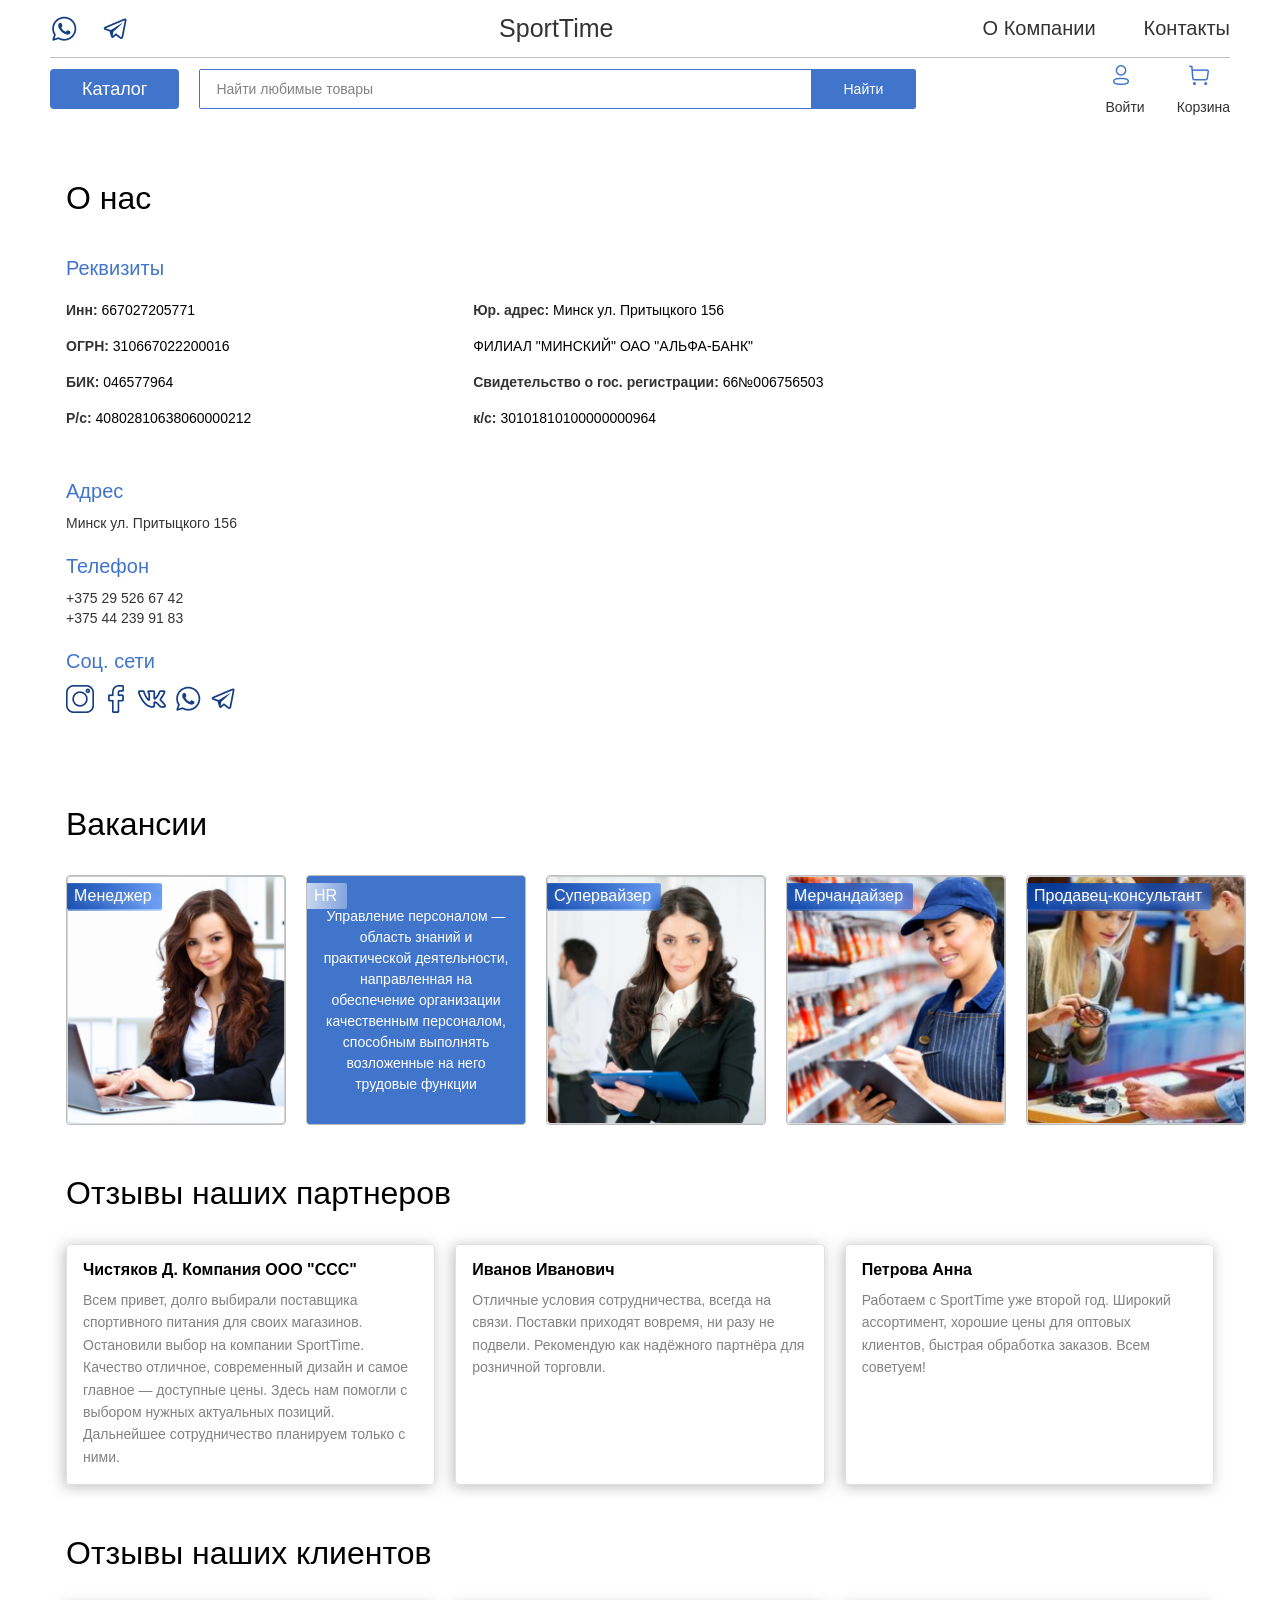
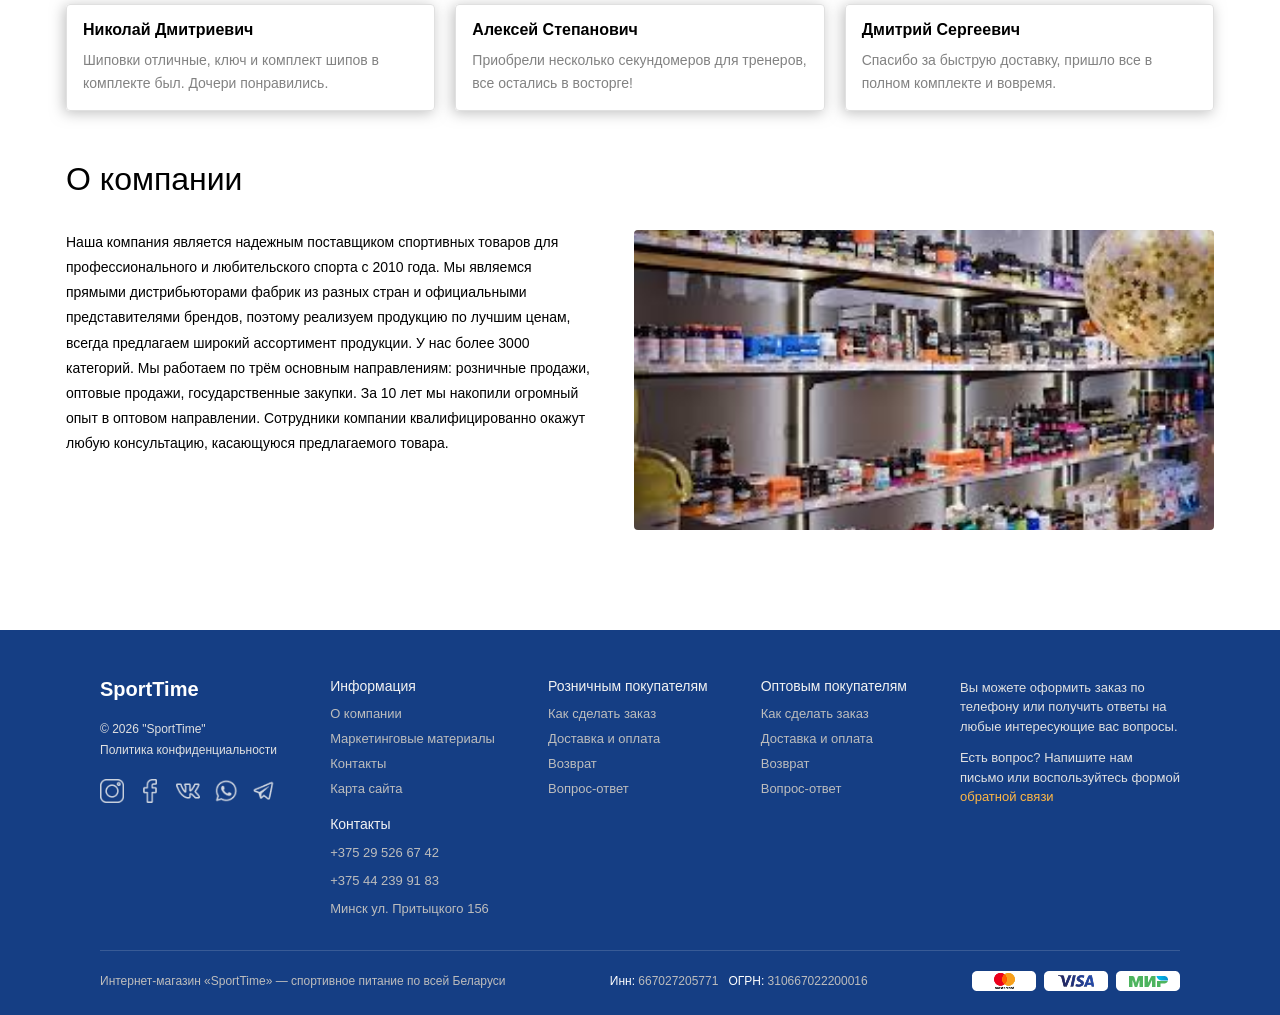
==== about.html @ 68f20369 "add cursach" ====
<!DOCTYPE html>
<html lang="ru">
<head>
    <meta charset="UTF-8">
    <meta name="viewport" content="width=device-width, initial-scale=1.0">
    <link rel="stylesheet" href="./styles/about/about.css">
    <title>О компании — SportTime</title>
</head>
<body>
    <header>
        <div class="header_logo">
            <div class="header_socials">
                <a href="#" aria-label="WhatsApp"><img src="./images/header-images/whatsapp.png" alt="WhatsApp"></a>
                <a href="#" aria-label="Telegram"><img src="./images/header-images/Telegram.png" alt="Telegram"></a>
            </div>
            <a href="index.html"><h1>SportTime</h1></a>
            <nav aria-label="Основная навигация">
                <a href="about.html">О Компании</a>
                <a href="index.html#footer">Контакты</a>
            </nav>
        </div>
        <div class="header_nav">
            <div class="header_nav_left">
                <a href="catalog.html" class="btn_catalog">Каталог</a>
                <div class="header_search_wrap">
                    <div class="header_search">
                        <input type="text" placeholder="Найти любимые товары" aria-label="Поиск товаров" id="search_input">
                        <button type="button" id="search_btn">Найти</button>
                    </div>
                </div>
            </div>
            <div class="header_profile">
                <a href="login-register.html" class="profile_log">
                    <img src="./images/header-images/Profile.png" alt="Профиль">
                    <span>Войти</span>
                </a>
                <a href="cart.html" class="profile_buy">
                    <img src="./images/header-images/Buy.png" alt="Корзина">
                    <span>Корзина</span>
                </a>
            </div>
            <button class="burger_btn" aria-label="Открыть меню" aria-expanded="false">
                <img src="./images/header-images/menu.png" alt="">
            </button>
        </div>
        <nav class="mobile_menu" aria-label="Мобильная навигация">
            <a href="about.html">О Компании</a>
            <a href="index.html#footer">Контакты</a>
            <a href="catalog.html">Каталог</a>
            <a href="login-register.html">Войти</a>
            <a href="cart.html">Корзина</a>
        </nav>
    </header>

    <main>
        <h1 class="first_h">О нас</h1>

        <section class="main_header_path">
            <h2>Реквизиты</h2>
            <table>
                <tr>
                    <td><span>Инн:</span> 667027205771</td>
                    <td><span>Юр. адрес:</span> Минск ул. Притыцкого 156</td>
                </tr>
                <tr>
                    <td><span>ОГРН:</span> 310667022200016</td>
                    <td>ФИЛИАЛ "МИНСКИЙ" ОАО "АЛЬФА-БАНК"</td>
                </tr>
                <tr>
                    <td><span>БИК:</span> 046577964</td>
                    <td><span>Свидетельство о гос. регистрации:</span> 66№006756503</td>
                </tr>
                <tr>
                    <td><span>Р/с:</span> 40802810638060000212</td>
                    <td><span>к/с:</span> 30101810100000000964</td>
                </tr>
            </table>
        </section>

        <section class="map_box">
            <div class="map_box_left_part">
                <h2>Адрес</h2>
                <address>Минск ул. Притыцкого 156</address>
                <h2>Телефон</h2>
                <a href="tel:+375295266742" class="phone">+375 29 526 67 42</a>
                <a href="tel:+375442399183" class="phone">+375 44 239 91 83</a>
                <h2>Соц. сети</h2>
                <nav class="footer_socials" aria-label="Социальные сети">
                    <a href="#"><img src="./images/main-images/instagram.png" alt="Instagram"/></a>
                    <a href="#"><img src="./images/main-images/facebook.png" alt="Facebook"/></a>
                    <a href="#"><img src="./images/main-images/vk.png" alt="VK"/></a>
                    <a href="#"><img src="./images/main-images/whatsapp.png" alt="WhatsApp"/></a>
                    <a href="#"><img src="./images/main-images/telegram.png" alt="Telegram"/></a>
                </nav>
            </div>
            <iframe
                src="https://www.google.com/maps/embed?pb=!1m18!1m12!1m3!1d9401.242461614649!2d27.43656353566893!3d53.908456090613406!2m3!1f0!2f0!3f0!3m2!1i1024!2i768!4f13.1!3m3!1m2!1s0x46dbdb0729080ba5%3A0x9ff376e8c3fe9555!2z0KLQviDQntC00L3QsCDQn9GA0LjRgtGL0YbQutC-0LPQviAxNTY!5e0!3m2!1sru!2sby!4v1776146622462!5m2!1sru!2sby"
                title="Карта расположения магазина"
                width="680" height="300" style="border:0;" allowfullscreen="" loading="lazy"
                referrerpolicy="no-referrer-when-downgrade"></iframe>
        </section>

        <section class="jobs_section">
            <h1>Вакансии</h1>
            <ul class="jobs_container">
                <li class="job_card job_card--seller">
                    <div class="job_badge job_badge--blue">Менеджер</div>
                </li>
                <li class="job_card job_card--hr">
                    <div class="job_badge job_badge--white">HR</div>
                    <p class="job_desc">Управление персоналом — область знаний и практической деятельности, направленная на обеспечение организации качественным персоналом, способным выполнять возложенные на него трудовые функции</p>
                </li>
                <li class="job_card job_card--supervisor">
                    <div class="job_badge job_badge--blue">Супервайзер</div>
                </li>
                <li class="job_card job_card--merch">
                    <div class="job_badge job_badge--blue">Мерчандайзер</div>
                </li>
                <li class="job_card job_card--consultant">
                    <div class="job_badge job_badge--blue">Продавец-консультант</div>
                </li>
            </ul>
        </section>

        <section class="likely">
            <h1>Отзывы наших партнеров</h1>
            <div class="likely_blocks">
                <article class="likely_block">
                    <h3>Чистяков Д. Компания ООО "ССС"</h3>
                    <p>Всем привет, долго выбирали поставщика спортивного питания для своих магазинов. Остановили выбор на компании SportTime. Качество отличное, современный дизайн и самое главное — доступные цены. Здесь нам помогли с выбором нужных актуальных позиций. Дальнейшее сотрудничество планируем только с ними.</p>
                </article>
                <article class="likely_block">
                    <h3>Иванов Иванович</h3>
                    <p>Отличные условия сотрудничества, всегда на связи. Поставки приходят вовремя, ни разу не подвели. Рекомендую как надёжного партнёра для розничной торговли.</p>
                </article>
                <article class="likely_block">
                    <h3>Петрова Анна</h3>
                    <p>Работаем с SportTime уже второй год. Широкий ассортимент, хорошие цены для оптовых клиентов, быстрая обработка заказов. Всем советуем!</p>
                </article>
            </div>
        </section>

        <section class="likely_clients">
            <h1>Отзывы наших клиентов</h1>
            <div class="likely_blocks">
                <article class="likely_block">
                    <h3>Николай Дмитриевич</h3>
                    <p>Шиповки отличные, ключ и комплект шипов в комплекте был. Дочери понравились.</p>
                </article>
                <article class="likely_block">
                    <h3>Алексей Степанович</h3>
                    <p>Приобрели несколько секундомеров для тренеров, все остались в восторге!</p>
                </article>
                <article class="likely_block">
                    <h3>Дмитрий Сергеевич</h3>
                    <p>Спасибо за быструю доставку, пришло все в полном комплекте и вовремя.</p>
                </article>
            </div>
        </section>

        <section class="about_company">
            <h1>О компании</h1>
            <div class="about_company_inner">
                <p>Наша компания является надежным поставщиком спортивных товаров для профессионального и любительского спорта с 2010 года. Мы являемся прямыми дистрибьюторами фабрик из разных стран и официальными представителями брендов, поэтому реализуем продукцию по лучшим ценам, всегда предлагаем широкий ассортимент продукции. У нас более 3000 категорий. Мы работаем по трём основным направлениям: розничные продажи, оптовые продажи, государственные закупки. За 10 лет мы накопили огромный опыт в оптовом направлении. Сотрудники компании квалифицированно окажут любую консультацию, касающуюся предлагаемого товара.</p>
                <img src="./images/main-images/shop.jpg" alt="Наш магазин">
            </div>
        </section>
    </main>

    <footer id="footer">
        <div class="footer_inner">
            <section class="footer_brand">
                <p class="footer_logo">SportTime</p>
                <div class="footer_brand_meta">
                    <p>© 2026 "SportTime"</p>
                    <p>Политика конфиденциальности</p>
                </div>
                <nav class="footer_socials" aria-label="Социальные сети">
                    <a href="#"><img src="./images/footer-images/instagram.png" alt="Instagram"/></a>
                    <a href="#"><img src="./images/footer-images/facebook.png" alt="Facebook"/></a>
                    <a href="#"><img src="./images/footer-images/vk.png" alt="VK"/></a>
                    <a href="#"><img src="./images/footer-images/whatsapp.png" alt="WhatsApp"/></a>
                    <a href="#"><img src="./images/footer-images/Telegram.png" alt="Telegram"/></a>
                </nav>
            </section>
            <section class="footer_col">
                <nav aria-label="Информация">
                    <h3>Информация</h3>
                    <a href="#">О компании</a>
                    <a href="#">Маркетинговые материалы</a>
                    <a href="#">Контакты</a>
                    <a href="#">Карта сайта</a>
                </nav>
                <address>
                    <h3>Контакты</h3>
                    <p>+375 29 526 67 42</p>
                    <p>+375 44 239 91 83</p>
                    <p>Минск ул. Притыцкого 156</p>
                </address>
            </section>
            <section class="footer_col">
                <nav aria-label="Розничным покупателям">
                    <h3>Розничным покупателям</h3>
                    <a href="#">Как сделать заказ</a>
                    <a href="#">Доставка и оплата</a>
                    <a href="#">Возврат</a>
                    <a href="#">Вопрос-ответ</a>
                </nav>
            </section>
            <section class="footer_col">
                <nav aria-label="Оптовым покупателям">
                    <h3>Оптовым покупателям</h3>
                    <a href="#">Как сделать заказ</a>
                    <a href="#">Доставка и оплата</a>
                    <a href="#">Возврат</a>
                    <a href="#">Вопрос-ответ</a>
                </nav>
            </section>
            <aside class="footer_text">
                <p>Вы можете оформить заказ по телефону или получить ответы на любые интересующие вас вопросы.</p>
                <p>Есть вопрос? Напишите нам письмо или воспользуйтесь формой <a href="#">обратной связи</a></p>
            </aside>
        </div>
        <hr/>
        <div class="footer_bottom">
            <small>Интернет-магазин «SportTime» — спортивное питание по всей Беларуси</small>
            <p><span>Инн:</span> 667027205771 &nbsp; <span>ОГРН:</span> 310667022200016</p>
            <div class="footer-payments">
                <img src="./images/footer-images/mastercard.png" alt="Mastercard"/>
                <img src="./images/footer-images/visa.png" alt="Visa"/>
                <img src="./images/footer-images/mir.png" alt="Мир"/>
            </div>
        </div>
    </footer>

    <script src="./script/cart.js"></script>
    <script src="./script/header.js"></script>
</body>
</html>
---- styles/about/about.css ----
* {
  margin: 0;
  padding: 0;
  box-sizing: border-box;
  scroll-behavior: smooth;
}

a {
  color: #333333;
  text-decoration: none;
  font-family: Arial, Helvetica, sans-serif;
}

header {
  max-width: 1212px;
  margin: 0 auto 60px;
  padding: 0 16px;
  font-family: Arial, Helvetica, sans-serif;
  position: relative;
}
header .header_logo {
  display: flex;
  justify-content: space-between;
  align-items: center;
  border-bottom: 1px solid rgba(0, 0, 0, 0.25);
  padding: 15px 0;
  height: 58px;
}
header .header_logo .header_socials {
  display: flex;
  gap: 24px;
}
header .header_logo .header_socials a img {
  width: 28px;
  height: 28px;
  display: block;
}
header .header_logo h1 {
  font-family: "Orbitron", Arial, Helvetica, sans-serif;
  font-size: 25px;
  font-weight: 400;
  color: #333333;
}
header .header_logo nav {
  display: flex;
  gap: 48px;
}
header .header_logo nav a {
  font-size: 20px;
  color: #333333;
  padding: 0;
}
header .header_nav {
  display: flex;
  justify-content: space-between;
  align-items: center;
  padding: 5px 0;
  gap: 20px;
}
header .header_nav .header_nav_left {
  display: flex;
  align-items: center;
  gap: 20px;
  flex: 1;
}
header .header_nav .btn_catalog {
  display: flex;
  justify-content: center;
  align-items: center;
  padding: 8px 32px;
  background-color: #4174CB;
  color: #FFFFFF;
  border-radius: 4px;
  font-size: 18px;
  white-space: nowrap;
  flex-shrink: 0;
  height: 40px;
  font-family: Arial, Helvetica, sans-serif;
}
header .header_nav .btn_catalog:hover {
  background-color: #153E84;
  color: #FFFFFF;
}
header .header_nav .header_search_wrap {
  position: relative;
  flex: 1;
  max-width: 717px;
}
header .header_nav .header_search {
  display: flex;
  align-items: center;
  height: 40px;
  border: 1px solid #4174CB;
  border-radius: 2px;
  overflow: hidden;
  width: 100%;
}
header .header_nav .header_search input {
  flex: 1;
  height: 100%;
  border: none;
  outline: none;
  padding: 0 16px;
  font-size: 14px;
  font-family: Arial, Helvetica, sans-serif;
  color: #333333;
}
header .header_nav .header_search input::-moz-placeholder {
  color: #828282;
}
header .header_nav .header_search input::placeholder {
  color: #828282;
}
header .header_nav .header_search button {
  display: flex;
  justify-content: center;
  align-items: center;
  height: 100%;
  padding: 0 32px;
  background-color: #4174CB;
  border: none;
  color: #FFFFFF;
  font-size: 14px;
  font-family: Arial, Helvetica, sans-serif;
  cursor: pointer;
  white-space: nowrap;
  flex-shrink: 0;
  transition: background-color 0.2s;
}
header .header_nav .header_search button:hover {
  background-color: #153E84;
}
header .header_nav .search_dropdown {
  position: absolute;
  top: calc(100% + 4px);
  left: 0;
  right: 0;
  background: #FFFFFF;
  border: 1px solid #BDBDBD;
  border-radius: 4px;
  box-shadow: 0 4px 20px rgba(0, 0, 0, 0.12);
  z-index: 1000;
  max-height: 400px;
  overflow-y: auto;
  display: none;
}
header .header_nav .search_dropdown .sdd_item {
  display: flex;
  align-items: center;
  gap: 12px;
  padding: 10px 16px;
  text-decoration: none;
  color: #333333;
  border-bottom: 1px solid #F2F2F2;
  transition: background 0.15s;
}
header .header_nav .search_dropdown .sdd_item:last-child {
  border-bottom: none;
}
header .header_nav .search_dropdown .sdd_item:hover {
  background: #F2F2F2;
}
header .header_nav .search_dropdown .sdd_item img {
  width: 48px;
  height: 48px;
  -o-object-fit: contain;
     object-fit: contain;
  flex-shrink: 0;
}
header .header_nav .search_dropdown .sdd_item span {
  flex: 1;
  font-size: 14px;
  font-family: Arial, Helvetica, sans-serif;
  white-space: nowrap;
  overflow: hidden;
  text-overflow: ellipsis;
}
header .header_nav .search_dropdown .sdd_item b {
  font-size: 14px;
  color: #4174CB;
  white-space: nowrap;
  font-weight: 600;
}
header .header_nav .search_dropdown .sdd_empty {
  padding: 16px;
  font-size: 14px;
  color: #828282;
  text-align: center;
  font-family: Arial, Helvetica, sans-serif;
}
header .header_nav .header_profile {
  display: flex;
  align-items: center;
  gap: 32px;
  flex-shrink: 0;
}
header .header_nav .header_profile a {
  display: flex;
  flex-direction: column;
  align-items: center;
  gap: 4px;
  font-size: 14px;
  color: #333333;
  padding: 0;
  text-decoration: none;
}
header .header_nav .header_profile a img {
  width: 32px;
  height: 32px;
  display: block;
}
header .header_nav .burger_btn {
  display: none;
  background: none;
  border: none;
  cursor: pointer;
  padding: 4px;
}
header .header_nav .burger_btn img {
  width: 32px;
  height: 32px;
}
header .mobile_menu {
  display: none;
  flex-direction: column;
  background: #FFFFFF;
  border-top: 1px solid #F2F2F2;
}
header .mobile_menu.open {
  display: flex;
}
header .mobile_menu a {
  padding: 14px 20px;
  font-size: 16px;
  border-bottom: 1px solid #F2F2F2;
  display: block;
  color: #333333;
}
header .mobile_menu a:hover {
  background: #F2F2F2;
  color: #4174CB;
}

@media (max-width: 1024px) {
  header .header_logo nav a {
    font-size: 16px;
  }
  header .header_nav .header_search_wrap {
    max-width: 400px;
  }
}
@media (max-width: 768px) {
  header {
    margin-bottom: 40px;
  }
  header .header_logo {
    padding: 12px 0;
  }
  header .header_logo h1 {
    font-size: 20px;
  }
  header .header_logo nav {
    display: none;
  }
  header .header_nav .btn_catalog {
    display: none;
  }
  header .header_nav .header_profile {
    display: none;
  }
  header .header_nav .burger_btn {
    display: flex;
    align-items: center;
  }
}
@media (max-width: 480px) {
  header .header_logo h1 {
    font-size: 16px;
  }
  header .header_nav {
    gap: 8px;
  }
  header .header_nav .header_search_wrap {
    display: none;
  }
  header .header_nav .cart_link span {
    display: none;
  }
}
footer {
  background: #153e84;
  font-family: Arial, sans-serif;
  padding: 48px 100px 24px;
  margin-top: 100px;
}
footer .footer_inner {
  max-width: 1180px;
  margin: auto;
  display: flex;
  gap: 48px;
  justify-content: space-between;
  align-items: flex-start;
  flex-wrap: wrap;
  padding-bottom: 32px;
}
footer .footer_brand {
  display: flex;
  flex-direction: column;
  gap: 20px;
  min-width: 160px;
}
footer .footer_brand .footer_logo {
  font-size: 20px;
  font-weight: 700;
  color: #ffffff;
}
footer .footer_brand .footer_brand_meta {
  display: flex;
  flex-direction: column;
  gap: 4px;
}
footer .footer_brand .footer_brand_meta p {
  font-size: 12px;
  color: #e0e0e0;
  line-height: 1.4;
}
footer .footer_brand .footer_socials {
  display: flex;
  gap: 14px;
  align-items: center;
}
footer .footer_brand .footer_socials img {
  width: 24px;
  height: 24px;
  opacity: 0.85;
  transition: opacity 0.2s;
}
footer .footer_brand .footer_socials a:hover img {
  opacity: 1;
}
footer .footer_col {
  display: flex;
  flex-direction: column;
  gap: 20px;
}
footer .footer_col nav,
footer .footer_col address {
  display: flex;
  flex-direction: column;
  gap: 10px;
  font-style: normal;
}
footer .footer_col nav h3,
footer .footer_col address h3 {
  font-size: 14px;
  font-weight: 500;
  color: #f2f2f2;
  margin-bottom: 2px;
}
footer .footer_col nav a,
footer .footer_col address a {
  font-size: 13px;
  color: #bdbdbd;
  text-decoration: none;
  padding: 0;
  transition: color 0.2s;
}
footer .footer_col nav a:hover,
footer .footer_col address a:hover {
  color: #ffffff;
}
footer .footer_col nav p,
footer .footer_col address p {
  font-size: 13px;
  color: #bdbdbd;
  line-height: 1.4;
}
footer .footer_text {
  display: flex;
  flex-direction: column;
  gap: 12px;
  max-width: 220px;
}
footer .footer_text p {
  font-size: 13px;
  color: #e0e0e0;
  line-height: 1.5;
}
footer .footer_text a {
  color: #ffb745;
  text-decoration: none;
  padding: 0;
  font-size: inherit;
}
footer .footer_text a:hover {
  text-decoration: underline;
}
footer hr {
  border: none;
  border-top: 1px solid rgba(255, 255, 255, 0.15);
  margin: 0 0 20px;
}
footer .footer_bottom {
  max-width: 1180px;
  margin: auto;
  display: flex;
  justify-content: space-between;
  align-items: center;
  flex-wrap: wrap;
  gap: 12px;
}
footer .footer_bottom small,
footer .footer_bottom p {
  font-size: 12px;
  color: #bdbdbd;
}
footer .footer_bottom small span,
footer .footer_bottom p span {
  color: #ffffff;
  font-weight: 500;
}
footer .footer-payments {
  display: flex;
  gap: 8px;
  align-items: center;
}
footer .footer-payments img {
  height: 20px;
  width: auto;
  -o-object-fit: contain;
     object-fit: contain;
}

@media (max-width: 1024px) {
  footer {
    padding: 40px 48px 24px;
  }
  footer .footer_inner {
    gap: 32px;
  }
  footer .footer_text {
    max-width: 100%;
  }
}
@media (max-width: 768px) {
  footer {
    padding: 32px 24px 20px;
    margin-top: 60px;
  }
  footer .footer_inner {
    flex-direction: column;
    gap: 24px;
  }
  footer .footer_col {
    width: 100%;
  }
  footer .footer_brand {
    width: 100%;
  }
  footer .footer_text {
    max-width: 100%;
  }
  footer .footer_bottom {
    flex-direction: column;
    align-items: flex-start;
    gap: 8px;
  }
}
@media (max-width: 480px) {
  footer {
    padding: 24px 16px 16px;
  }
}
main {
  font-family: Arial, sans-serif;
  max-width: 1180px;
  margin: auto;
  padding: 0 16px;
}
main section {
  width: 100%;
}
main .first_h {
  font-size: 32px;
  font-weight: 400;
  margin-top: 0;
  margin-bottom: 40px;
}
main h1 {
  font-size: 32px;
  font-weight: 400;
  margin: 50px 0 32px;
}
main h2 {
  font-size: 20px;
  font-weight: 400;
  color: #4174CB;
  margin: 24px 0 12px;
}
main .main_header_path table {
  width: 100%;
  border-collapse: collapse;
}
main .main_header_path table tr td {
  padding: 10px 16px 10px 0;
  font-size: 14px;
  vertical-align: top;
}
main .main_header_path table tr td span {
  font-weight: 700;
  color: #333333;
  text-decoration: none;
}
main .map_box {
  display: flex;
  gap: 40px;
  align-items: flex-start;
  margin-top: 20px;
}
main .map_box .map_box_left_part {
  width: 236px;
  flex-shrink: 0;
}
main .map_box .map_box_left_part address {
  font-style: normal;
  font-size: 14px;
  color: #333333;
}
main .map_box .map_box_left_part .phone {
  display: flex;
  align-items: center;
  gap: 6px;
  font-size: 14px;
  color: #333333;
  padding: 0;
  margin-bottom: 4px;
  font-family: Arial, sans-serif;
}
main .map_box .map_box_left_part .phone:hover {
  color: #4174CB;
}
main .map_box .map_box_left_part .footer_socials {
  display: flex;
  gap: 8px;
  margin-top: 8px;
}
main .map_box .map_box_left_part .footer_socials a {
  padding: 0;
}
main .map_box .map_box_left_part .footer_socials img {
  width: 28px;
  height: 28px;
}
main .map_box iframe {
  flex: 1;
  border-radius: 4px;
  height: 300px;
}
main .jobs_section .jobs_container {
  display: flex;
  justify-content: space-between;
  gap: 20px;
  list-style: none;
  padding: 0;
  margin: 0;
}
main .jobs_section .jobs_container .job_card {
  width: 220px;
  height: 250px;
  border: 1px solid #BDBDBD;
  border-radius: 4px;
  position: relative;
  overflow: hidden;
  background-size: cover;
  background-position: center;
  flex-shrink: 0;
}
main .jobs_section .jobs_container .job_badge {
  position: absolute;
  top: 7px;
  left: -1px;
  padding: 4px 10px 4px 8px;
  border-radius: 0 2px 2px 0;
  font-size: 16px;
  font-weight: 500;
  backdrop-filter: blur(4px);
}
main .jobs_section .jobs_container .job_badge--blue {
  background: linear-gradient(100deg, rgba(0, 62, 168, 0.7) 8%, rgba(0, 94, 255, 0.3) 109%);
  color: #ffffff;
}
main .jobs_section .jobs_container .job_badge--white {
  background: linear-gradient(94deg, rgba(255, 255, 255, 0.7) 8%, rgba(255, 255, 255, 0.3) 109%);
  color: #ffffff;
}
main .jobs_section .jobs_container .job_desc {
  position: absolute;
  top: 50%;
  left: 50%;
  transform: translate(-50%, -50%);
  font-size: 14px;
  color: #ffffff;
  text-align: center;
  width: 188px;
  line-height: 1.5;
}
main .jobs_section .jobs_container .job_card--seller {
  background-image: url("../../images/main-images/manage.png");
}
main .jobs_section .jobs_container .job_card--hr {
  background: #4174CB;
}
main .jobs_section .jobs_container .job_card--supervisor {
  background-image: url("../../images/main-images/superVise.png");
}
main .jobs_section .jobs_container .job_card--merch {
  background-image: url("../../images/main-images/merge.png");
}
main .jobs_section .jobs_container .job_card--consultant {
  background-image: url("../../images/main-images/saller.png");
}
main .likely .likely_blocks,
main .likely_clients .likely_blocks {
  display: flex;
  gap: 20px;
}
main .likely .likely_blocks .likely_block,
main .likely_clients .likely_blocks .likely_block {
  flex: 1;
  border: 1px solid #E0E0E0;
  border-radius: 4px;
  padding: 16px;
  box-shadow: -2px 2px 14px rgba(128, 128, 128, 0.5);
}
main .likely .likely_blocks .likely_block h3,
main .likely_clients .likely_blocks .likely_block h3 {
  font-size: 16px;
  font-weight: 600;
  margin-bottom: 10px;
}
main .likely .likely_blocks .likely_block p,
main .likely_clients .likely_blocks .likely_block p {
  font-size: 14px;
  color: #828282;
  line-height: 1.6;
}
main .about_company .about_company_inner {
  display: flex;
  gap: 40px;
  align-items: flex-start;
}
main .about_company .about_company_inner p {
  flex: 1;
  font-size: 14px;
  line-height: 1.8;
}
main .about_company .about_company_inner img {
  width: 580px;
  height: 300px;
  -o-object-fit: cover;
     object-fit: cover;
  border-radius: 4px;
  flex-shrink: 0;
}

@media (max-width: 1024px) {
  main .map_box {
    flex-direction: column;
  }
  main .map_box iframe {
    width: 100%;
  }
  main .about_company .about_company_inner {
    flex-direction: column;
  }
  main .about_company .about_company_inner img {
    width: 100%;
    height: 220px;
  }
}
@media (max-width: 768px) {
  main .jobs_section .jobs_container {
    flex-wrap: wrap;
    justify-content: center;
  }
  main .jobs_section .jobs_container .job_card {
    width: 45%;
  }
  main .likely .likely_blocks,
  main .likely_clients .likely_blocks {
    flex-direction: column;
  }
}
@media (max-width: 600px) {
  main {
    padding: 0 16px;
  }
  main .first_h,
  main h1 {
    font-size: 24px;
    margin: 32px 0 20px;
  }
  main .map_box .map_box_left_part {
    width: 100%;
  }
  main .main_header_path table tr td {
    padding: 8px 8px 8px 0;
    font-size: 12px;
  }
}
@media (max-width: 480px) {
  main .jobs_section .jobs_container .job_card {
    width: 100%;
  }
}/*# sourceMappingURL=about.css.map */
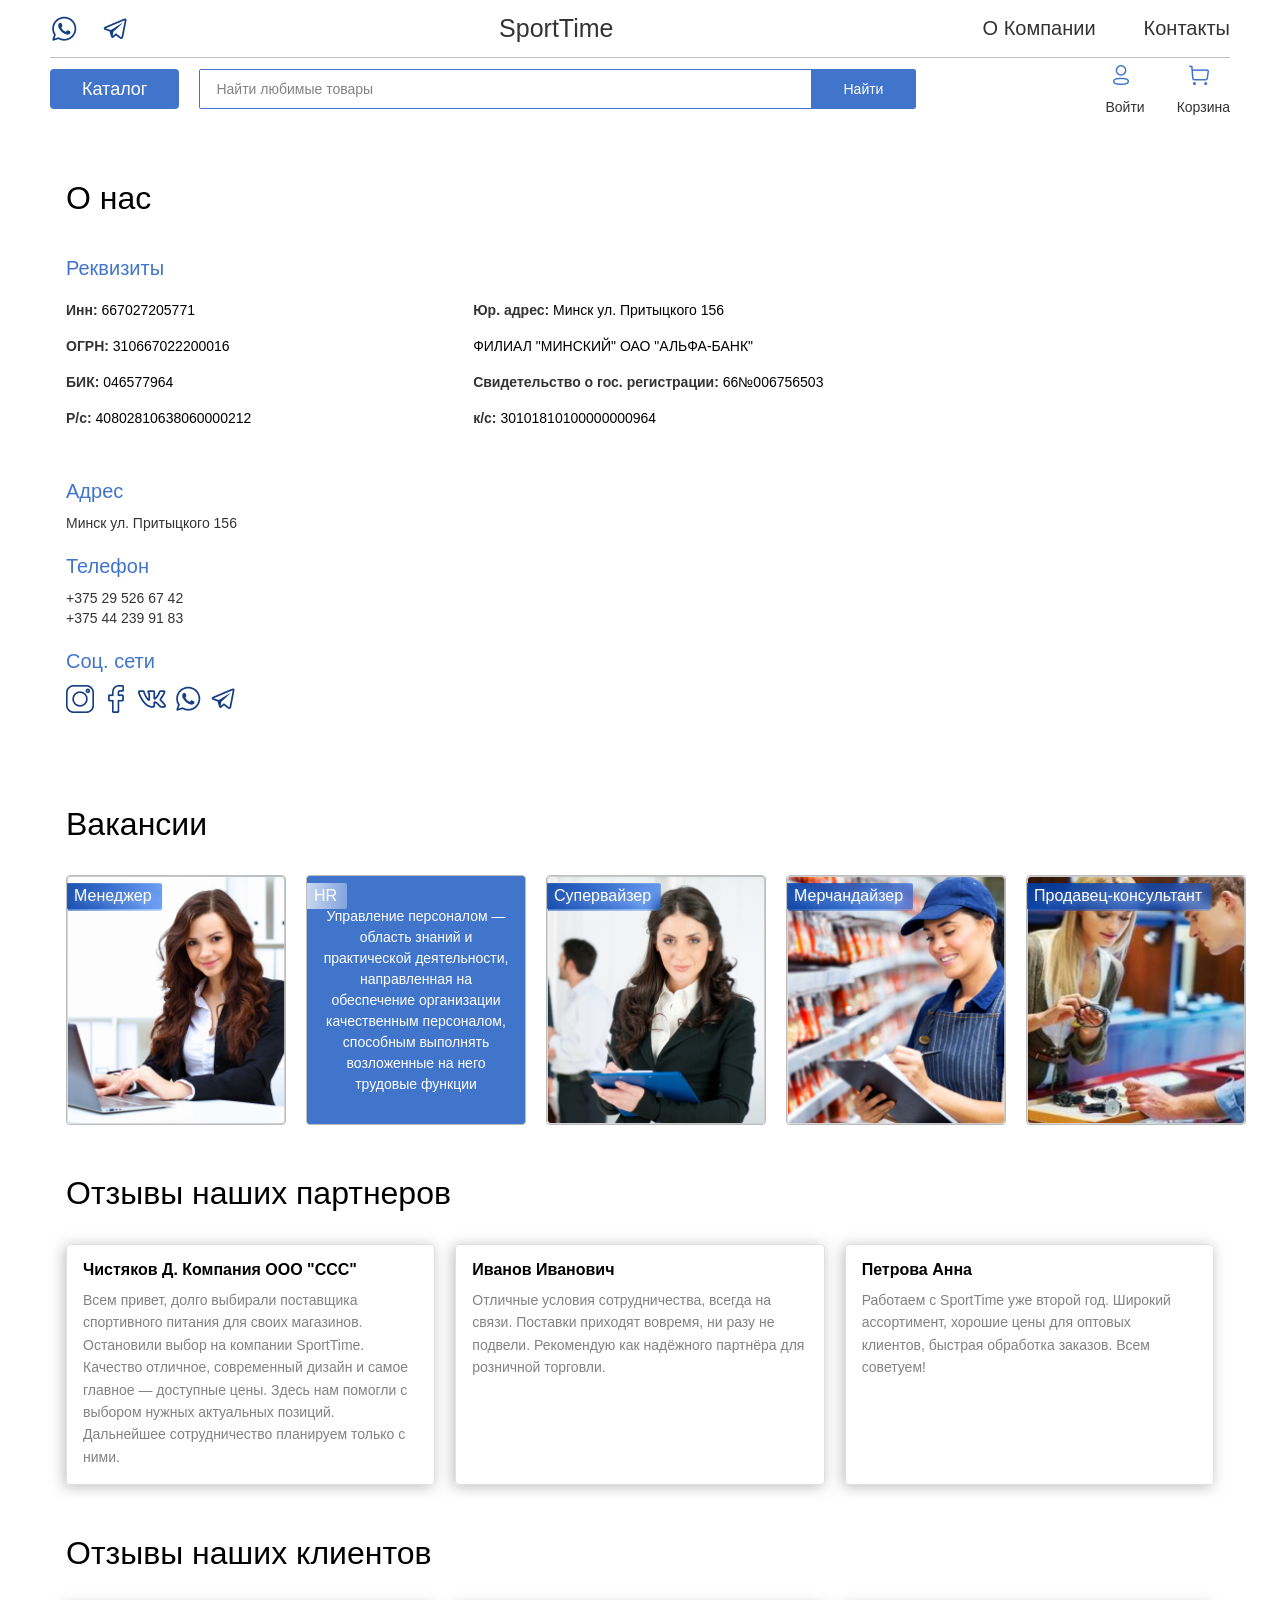
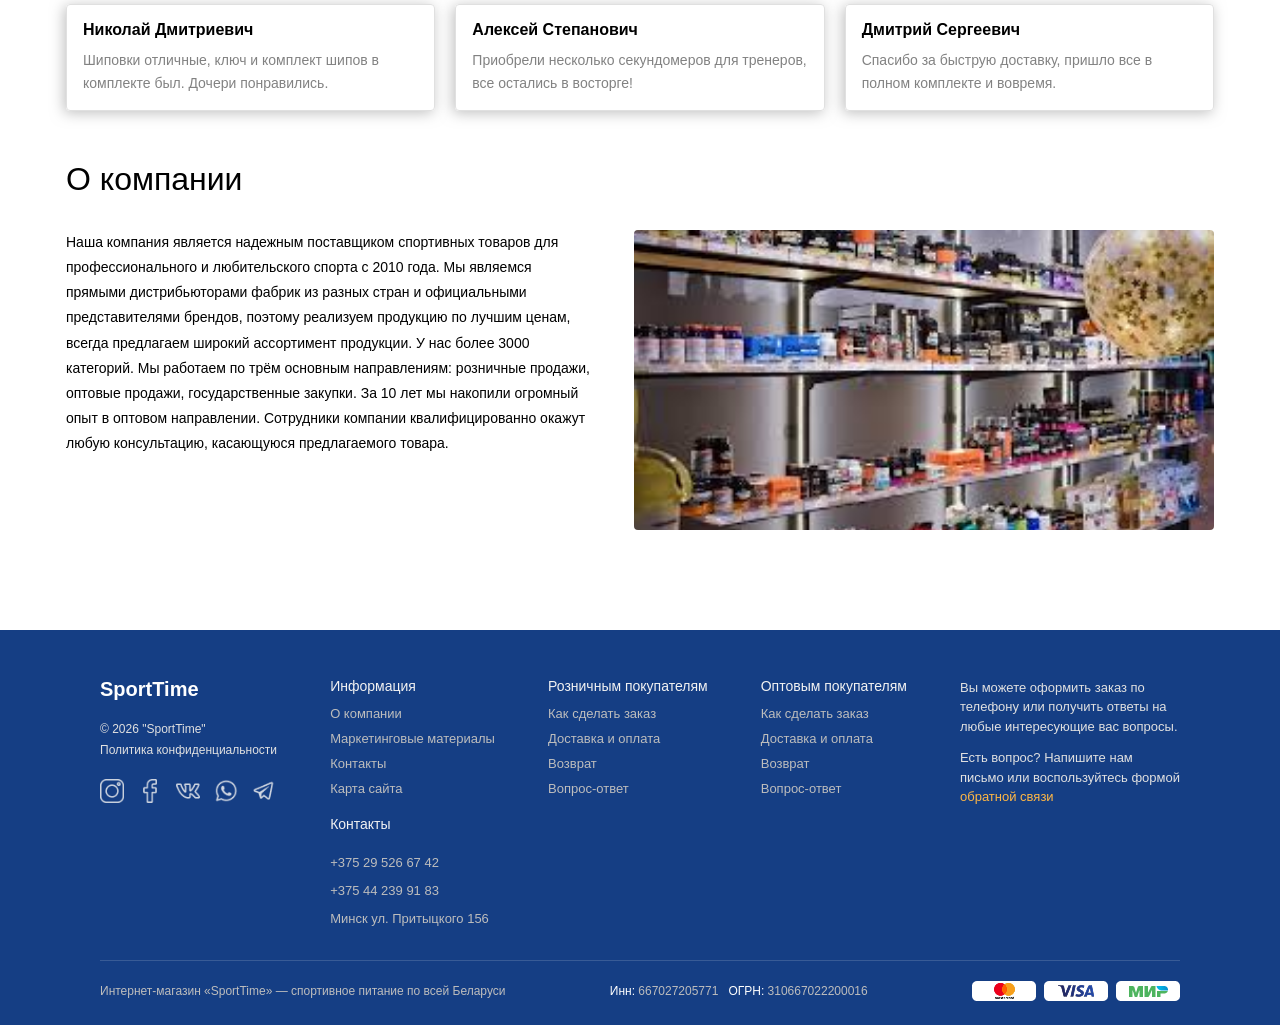
==== commit 09eb105d: "W3C validation fix" ====
--- a/about.html
+++ b/about.html
@@ -1,239 +1,311 @@
-<!DOCTYPE html>
+<!doctype html>
 <html lang="ru">
-<head>
-    <meta charset="UTF-8">
-    <meta name="viewport" content="width=device-width, initial-scale=1.0">
-    <link rel="stylesheet" href="./styles/about/about.css">
+  <head>
+    <meta charset="UTF-8" />
+    <meta name="viewport" content="width=device-width, initial-scale=1.0" />
+    <link rel="stylesheet" href="./styles/about/about.css" />
     <title>О компании — SportTime</title>
-</head>
-<body>
+  </head>
+  <body>
     <header>
-        <div class="header_logo">
-            <div class="header_socials">
-                <a href="#" aria-label="WhatsApp"><img src="./images/header-images/whatsapp.png" alt="WhatsApp"></a>
-                <a href="#" aria-label="Telegram"><img src="./images/header-images/Telegram.png" alt="Telegram"></a>
-            </div>
-            <a href="index.html"><h1>SportTime</h1></a>
-            <nav aria-label="Основная навигация">
-                <a href="about.html">О Компании</a>
-                <a href="index.html#footer">Контакты</a>
-            </nav>
-        </div>
-        <div class="header_nav">
-            <div class="header_nav_left">
-                <a href="catalog.html" class="btn_catalog">Каталог</a>
-                <div class="header_search_wrap">
-                    <div class="header_search">
-                        <input type="text" placeholder="Найти любимые товары" aria-label="Поиск товаров" id="search_input">
-                        <button type="button" id="search_btn">Найти</button>
-                    </div>
-                </div>
-            </div>
-            <div class="header_profile">
-                <a href="login-register.html" class="profile_log">
-                    <img src="./images/header-images/Profile.png" alt="Профиль">
-                    <span>Войти</span>
-                </a>
-                <a href="cart.html" class="profile_buy">
-                    <img src="./images/header-images/Buy.png" alt="Корзина">
-                    <span>Корзина</span>
-                </a>
-            </div>
-            <button class="burger_btn" aria-label="Открыть меню" aria-expanded="false">
-                <img src="./images/header-images/menu.png" alt="">
-            </button>
-        </div>
-        <nav class="mobile_menu" aria-label="Мобильная навигация">
-            <a href="about.html">О Компании</a>
-            <a href="index.html#footer">Контакты</a>
-            <a href="catalog.html">Каталог</a>
-            <a href="login-register.html">Войти</a>
-            <a href="cart.html">Корзина</a>
+      <div class="header_logo">
+        <div class="header_socials">
+          <a href="#" aria-label="WhatsApp"
+            ><img src="./images/header-images/whatsapp.png" alt="WhatsApp"
+          /></a>
+          <a href="#" aria-label="Telegram"
+            ><img src="./images/header-images/Telegram.png" alt="Telegram"
+          /></a>
+        </div>
+        <h1><a href="index.html">SportTime</a></h1>
+        <nav aria-label="Основная навигация">
+          <a href="about.html">О Компании</a>
+          <a href="index.html#footer">Контакты</a>
         </nav>
+      </div>
+      <div class="header_nav">
+        <div class="header_nav_left">
+          <a href="catalog.html" class="btn_catalog">Каталог</a>
+          <div class="header_search_wrap">
+            <div class="header_search">
+              <input
+                type="text"
+                placeholder="Найти любимые товары"
+                aria-label="Поиск товаров"
+                id="search_input"
+              />
+              <button type="button" id="search_btn">Найти</button>
+            </div>
+          </div>
+        </div>
+        <div class="header_profile">
+          <a href="login-register.html" class="profile_log">
+            <img src="./images/header-images/Profile.png" alt="Профиль" />
+            <span>Войти</span>
+          </a>
+          <a href="cart.html" class="profile_buy">
+            <img src="./images/header-images/Buy.png" alt="Корзина" />
+            <span>Корзина</span>
+          </a>
+        </div>
+        <button
+          class="burger_btn"
+          aria-label="Открыть меню"
+          aria-expanded="false"
+        >
+          <img src="./images/header-images/menu.png" alt="" />
+        </button>
+      </div>
+      <nav class="mobile_menu" aria-label="Мобильная навигация">
+        <a href="about.html">О Компании</a>
+        <a href="index.html#footer">Контакты</a>
+        <a href="catalog.html">Каталог</a>
+        <a href="login-register.html">Войти</a>
+        <a href="cart.html">Корзина</a>
+      </nav>
     </header>
 
     <main>
-        <h1 class="first_h">О нас</h1>
-
-        <section class="main_header_path">
-            <h2>Реквизиты</h2>
-            <table>
-                <tr>
-                    <td><span>Инн:</span> 667027205771</td>
-                    <td><span>Юр. адрес:</span> Минск ул. Притыцкого 156</td>
-                </tr>
-                <tr>
-                    <td><span>ОГРН:</span> 310667022200016</td>
-                    <td>ФИЛИАЛ "МИНСКИЙ" ОАО "АЛЬФА-БАНК"</td>
-                </tr>
-                <tr>
-                    <td><span>БИК:</span> 046577964</td>
-                    <td><span>Свидетельство о гос. регистрации:</span> 66№006756503</td>
-                </tr>
-                <tr>
-                    <td><span>Р/с:</span> 40802810638060000212</td>
-                    <td><span>к/с:</span> 30101810100000000964</td>
-                </tr>
-            </table>
-        </section>
-
-        <section class="map_box">
-            <div class="map_box_left_part">
-                <h2>Адрес</h2>
-                <address>Минск ул. Притыцкого 156</address>
-                <h2>Телефон</h2>
-                <a href="tel:+375295266742" class="phone">+375 29 526 67 42</a>
-                <a href="tel:+375442399183" class="phone">+375 44 239 91 83</a>
-                <h2>Соц. сети</h2>
-                <nav class="footer_socials" aria-label="Социальные сети">
-                    <a href="#"><img src="./images/main-images/instagram.png" alt="Instagram"/></a>
-                    <a href="#"><img src="./images/main-images/facebook.png" alt="Facebook"/></a>
-                    <a href="#"><img src="./images/main-images/vk.png" alt="VK"/></a>
-                    <a href="#"><img src="./images/main-images/whatsapp.png" alt="WhatsApp"/></a>
-                    <a href="#"><img src="./images/main-images/telegram.png" alt="Telegram"/></a>
-                </nav>
-            </div>
-            <iframe
-                src="https://www.google.com/maps/embed?pb=!1m18!1m12!1m3!1d9401.242461614649!2d27.43656353566893!3d53.908456090613406!2m3!1f0!2f0!3f0!3m2!1i1024!2i768!4f13.1!3m3!1m2!1s0x46dbdb0729080ba5%3A0x9ff376e8c3fe9555!2z0KLQviDQntC00L3QsCDQn9GA0LjRgtGL0YbQutC-0LPQviAxNTY!5e0!3m2!1sru!2sby!4v1776146622462!5m2!1sru!2sby"
-                title="Карта расположения магазина"
-                width="680" height="300" style="border:0;" allowfullscreen="" loading="lazy"
-                referrerpolicy="no-referrer-when-downgrade"></iframe>
-        </section>
-
-        <section class="jobs_section">
-            <h1>Вакансии</h1>
-            <ul class="jobs_container">
-                <li class="job_card job_card--seller">
-                    <div class="job_badge job_badge--blue">Менеджер</div>
-                </li>
-                <li class="job_card job_card--hr">
-                    <div class="job_badge job_badge--white">HR</div>
-                    <p class="job_desc">Управление персоналом — область знаний и практической деятельности, направленная на обеспечение организации качественным персоналом, способным выполнять возложенные на него трудовые функции</p>
-                </li>
-                <li class="job_card job_card--supervisor">
-                    <div class="job_badge job_badge--blue">Супервайзер</div>
-                </li>
-                <li class="job_card job_card--merch">
-                    <div class="job_badge job_badge--blue">Мерчандайзер</div>
-                </li>
-                <li class="job_card job_card--consultant">
-                    <div class="job_badge job_badge--blue">Продавец-консультант</div>
-                </li>
-            </ul>
-        </section>
-
-        <section class="likely">
-            <h1>Отзывы наших партнеров</h1>
-            <div class="likely_blocks">
-                <article class="likely_block">
-                    <h3>Чистяков Д. Компания ООО "ССС"</h3>
-                    <p>Всем привет, долго выбирали поставщика спортивного питания для своих магазинов. Остановили выбор на компании SportTime. Качество отличное, современный дизайн и самое главное — доступные цены. Здесь нам помогли с выбором нужных актуальных позиций. Дальнейшее сотрудничество планируем только с ними.</p>
-                </article>
-                <article class="likely_block">
-                    <h3>Иванов Иванович</h3>
-                    <p>Отличные условия сотрудничества, всегда на связи. Поставки приходят вовремя, ни разу не подвели. Рекомендую как надёжного партнёра для розничной торговли.</p>
-                </article>
-                <article class="likely_block">
-                    <h3>Петрова Анна</h3>
-                    <p>Работаем с SportTime уже второй год. Широкий ассортимент, хорошие цены для оптовых клиентов, быстрая обработка заказов. Всем советуем!</p>
-                </article>
-            </div>
-        </section>
-
-        <section class="likely_clients">
-            <h1>Отзывы наших клиентов</h1>
-            <div class="likely_blocks">
-                <article class="likely_block">
-                    <h3>Николай Дмитриевич</h3>
-                    <p>Шиповки отличные, ключ и комплект шипов в комплекте был. Дочери понравились.</p>
-                </article>
-                <article class="likely_block">
-                    <h3>Алексей Степанович</h3>
-                    <p>Приобрели несколько секундомеров для тренеров, все остались в восторге!</p>
-                </article>
-                <article class="likely_block">
-                    <h3>Дмитрий Сергеевич</h3>
-                    <p>Спасибо за быструю доставку, пришло все в полном комплекте и вовремя.</p>
-                </article>
-            </div>
-        </section>
-
-        <section class="about_company">
-            <h1>О компании</h1>
-            <div class="about_company_inner">
-                <p>Наша компания является надежным поставщиком спортивных товаров для профессионального и любительского спорта с 2010 года. Мы являемся прямыми дистрибьюторами фабрик из разных стран и официальными представителями брендов, поэтому реализуем продукцию по лучшим ценам, всегда предлагаем широкий ассортимент продукции. У нас более 3000 категорий. Мы работаем по трём основным направлениям: розничные продажи, оптовые продажи, государственные закупки. За 10 лет мы накопили огромный опыт в оптовом направлении. Сотрудники компании квалифицированно окажут любую консультацию, касающуюся предлагаемого товара.</p>
-                <img src="./images/main-images/shop.jpg" alt="Наш магазин">
-            </div>
-        </section>
+      <h1 class="first_h">О нас</h1>
+
+      <div class="main_header_path section">
+        <h2>Реквизиты</h2>
+        <table>
+          <tr>
+            <td><span>Инн:</span> 667027205771</td>
+            <td><span>Юр. адрес:</span> Минск ул. Притыцкого 156</td>
+          </tr>
+          <tr>
+            <td><span>ОГРН:</span> 310667022200016</td>
+            <td>ФИЛИАЛ "МИНСКИЙ" ОАО "АЛЬФА-БАНК"</td>
+          </tr>
+          <tr>
+            <td><span>БИК:</span> 046577964</td>
+            <td><span>Свидетельство о гос. регистрации:</span> 66№006756503</td>
+          </tr>
+          <tr>
+            <td><span>Р/с:</span> 40802810638060000212</td>
+            <td><span>к/с:</span> 30101810100000000964</td>
+          </tr>
+        </table>
+      </div>
+
+      <div class="map_box section">
+        <div class="map_box_left_part">
+          <h2>Адрес</h2>
+          <address>Минск ул. Притыцкого 156</address>
+          <h2>Телефон</h2>
+          <a href="tel:+375295266742" class="phone">+375 29 526 67 42</a>
+          <a href="tel:+375442399183" class="phone">+375 44 239 91 83</a>
+          <h2>Соц. сети</h2>
+          <nav class="footer_socials" aria-label="Социальные сети">
+            <a href="#"
+              ><img src="./images/main-images/instagram.png" alt="Instagram"
+            /></a>
+            <a href="#"
+              ><img src="./images/main-images/facebook.png" alt="Facebook"
+            /></a>
+            <a href="#"><img src="./images/main-images/vk.png" alt="VK" /></a>
+            <a href="#"
+              ><img src="./images/main-images/whatsapp.png" alt="WhatsApp"
+            /></a>
+            <a href="#"
+              ><img src="./images/main-images/telegram.png" alt="Telegram"
+            /></a>
+          </nav>
+        </div>
+        <iframe
+          src="https://www.google.com/maps/embed?pb=!1m18!1m12!1m3!1d9401.242461614649!2d27.43656353566893!3d53.908456090613406!2m3!1f0!2f0!3f0!3m2!1i1024!2i768!4f13.1!3m3!1m2!1s0x46dbdb0729080ba5%3A0x9ff376e8c3fe9555!2z0KLQviDQntC00L3QsCDQn9GA0LjRgtGL0YbQutC-0LPQviAxNTY!5e0!3m2!1sru!2sby!4v1776146622462!5m2!1sru!2sby"
+          title="Карта расположения магазина"
+          width="680"
+          height="300"
+          style="border: 0"
+          allowfullscreen=""
+          loading="lazy"
+          referrerpolicy="no-referrer-when-downgrade"
+        ></iframe>
+      </div>
+
+      <div class="jobs_section section">
+        <h1>Вакансии</h1>
+        <ul class="jobs_container">
+          <li class="job_card job_card--seller">
+            <div class="job_badge job_badge--blue">Менеджер</div>
+          </li>
+          <li class="job_card job_card--hr">
+            <div class="job_badge job_badge--white">HR</div>
+            <p class="job_desc">
+              Управление персоналом — область знаний и практической
+              деятельности, направленная на обеспечение организации качественным
+              персоналом, способным выполнять возложенные на него трудовые
+              функции
+            </p>
+          </li>
+          <li class="job_card job_card--supervisor">
+            <div class="job_badge job_badge--blue">Супервайзер</div>
+          </li>
+          <li class="job_card job_card--merch">
+            <div class="job_badge job_badge--blue">Мерчандайзер</div>
+          </li>
+          <li class="job_card job_card--consultant">
+            <div class="job_badge job_badge--blue">Продавец-консультант</div>
+          </li>
+        </ul>
+      </div>
+
+      <div class="likely section">
+        <h1>Отзывы наших партнеров</h1>
+        <div class="likely_blocks">
+          <div class="likely_block">
+            <h2>Чистяков Д. Компания ООО "ССС"</h2>
+            <p>
+              Всем привет, долго выбирали поставщика спортивного питания для
+              своих магазинов. Остановили выбор на компании SportTime. Качество
+              отличное, современный дизайн и самое главное — доступные цены.
+              Здесь нам помогли с выбором нужных актуальных позиций. Дальнейшее
+              сотрудничество планируем только с ними.
+            </p>
+          </div>
+          <div class="likely_block">
+            <h2>Иванов Иванович</h2>
+            <p>
+              Отличные условия сотрудничества, всегда на связи. Поставки
+              приходят вовремя, ни разу не подвели. Рекомендую как надёжного
+              партнёра для розничной торговли.
+            </p>
+          </div>
+          <div class="likely_block">
+            <h2>Петрова Анна</h2>
+            <p>
+              Работаем с SportTime уже второй год. Широкий ассортимент, хорошие
+              цены для оптовых клиентов, быстрая обработка заказов. Всем
+              советуем!
+            </p>
+          </div>
+        </div>
+      </div>
+
+      <div class="likely_clients section">
+        <h1>Отзывы наших клиентов</h1>
+        <div class="likely_blocks">
+          <div class="likely_block">
+            <h2>Николай Дмитриевич</h2>
+            <p>
+              Шиповки отличные, ключ и комплект шипов в комплекте был. Дочери
+              понравились.
+            </p>
+          </div>
+          <div class="likely_block">
+            <h2>Алексей Степанович</h2>
+            <p>
+              Приобрели несколько секундомеров для тренеров, все остались в
+              восторге!
+            </p>
+          </div>
+          <div class="likely_block">
+            <h2>Дмитрий Сергеевич</h2>
+            <p>
+              Спасибо за быструю доставку, пришло все в полном комплекте и
+              вовремя.
+            </p>
+          </div>
+        </div>
+      </div>
+
+      <div class="about_company section">
+        <h1>О компании</h1>
+        <div class="about_company_inner">
+          <p>
+            Наша компания является надежным поставщиком спортивных товаров для
+            профессионального и любительского спорта с 2010 года. Мы являемся
+            прямыми дистрибьюторами фабрик из разных стран и официальными
+            представителями брендов, поэтому реализуем продукцию по лучшим
+            ценам, всегда предлагаем широкий ассортимент продукции. У нас более
+            3000 категорий. Мы работаем по трём основным направлениям: розничные
+            продажи, оптовые продажи, государственные закупки. За 10 лет мы
+            накопили огромный опыт в оптовом направлении. Сотрудники компании
+            квалифицированно окажут любую консультацию, касающуюся предлагаемого
+            товара.
+          </p>
+          <img src="./images/main-images/shop.jpg" alt="Наш магазин" />
+        </div>
+      </div>
     </main>
 
-    <footer id="footer">
+    <footer class="footer" id="footer">
         <div class="footer_inner">
-            <section class="footer_brand">
+            <div class="footer_brand">
                 <p class="footer_logo">SportTime</p>
                 <div class="footer_brand_meta">
                     <p>© 2026 "SportTime"</p>
                     <p>Политика конфиденциальности</p>
                 </div>
                 <nav class="footer_socials" aria-label="Социальные сети">
-                    <a href="#"><img src="./images/footer-images/instagram.png" alt="Instagram"/></a>
-                    <a href="#"><img src="./images/footer-images/facebook.png" alt="Facebook"/></a>
-                    <a href="#"><img src="./images/footer-images/vk.png" alt="VK"/></a>
-                    <a href="#"><img src="./images/footer-images/whatsapp.png" alt="WhatsApp"/></a>
-                    <a href="#"><img src="./images/footer-images/Telegram.png" alt="Telegram"/></a>
+                    <a href="#"><img src="./images/footer-images/instagram.png" alt="Instagram" /></a>
+                    <a href="#"><img src="./images/footer-images/facebook.png" alt="Facebook" /></a>
+                    <a href="#"><img src="./images/footer-images/vk.png" alt="VK" /></a>
+                    <a href="#"><img src="./images/footer-images/whatsapp.png" alt="WhatsApp" /></a>
+                    <a href="#"><img src="./images/footer-images/Telegram.png" alt="Telegram" /></a>
                 </nav>
-            </section>
-            <section class="footer_col">
+            </div>
+
+            <div class="footer_col">
                 <nav aria-label="Информация">
-                    <h3>Информация</h3>
+                    <h2>Информация</h2>
                     <a href="#">О компании</a>
                     <a href="#">Маркетинговые материалы</a>
                     <a href="#">Контакты</a>
                     <a href="#">Карта сайта</a>
                 </nav>
+                
+                <h2>Контакты</h2>
                 <address>
-                    <h3>Контакты</h3>
                     <p>+375 29 526 67 42</p>
                     <p>+375 44 239 91 83</p>
                     <p>Минск ул. Притыцкого 156</p>
                 </address>
-            </section>
-            <section class="footer_col">
+            </div>
+
+            <div class="footer_col">
                 <nav aria-label="Розничным покупателям">
-                    <h3>Розничным покупателям</h3>
+                    <h2>Розничным покупателям</h2>
                     <a href="#">Как сделать заказ</a>
                     <a href="#">Доставка и оплата</a>
                     <a href="#">Возврат</a>
                     <a href="#">Вопрос-ответ</a>
                 </nav>
-            </section>
-            <section class="footer_col">
+            </div>
+
+            <div class="footer_col">
                 <nav aria-label="Оптовым покупателям">
-                    <h3>Оптовым покупателям</h3>
+                    <h2>Оптовым покупателям</h2>
                     <a href="#">Как сделать заказ</a>
                     <a href="#">Доставка и оплата</a>
                     <a href="#">Возврат</a>
                     <a href="#">Вопрос-ответ</a>
                 </nav>
-            </section>
+            </div>
+
             <aside class="footer_text">
                 <p>Вы можете оформить заказ по телефону или получить ответы на любые интересующие вас вопросы.</p>
                 <p>Есть вопрос? Напишите нам письмо или воспользуйтесь формой <a href="#">обратной связи</a></p>
             </aside>
         </div>
-        <hr/>
+
+        <hr />
+
         <div class="footer_bottom">
             <small>Интернет-магазин «SportTime» — спортивное питание по всей Беларуси</small>
             <p><span>Инн:</span> 667027205771 &nbsp; <span>ОГРН:</span> 310667022200016</p>
             <div class="footer-payments">
-                <img src="./images/footer-images/mastercard.png" alt="Mastercard"/>
-                <img src="./images/footer-images/visa.png" alt="Visa"/>
-                <img src="./images/footer-images/mir.png" alt="Мир"/>
+                <img src="./images/footer-images/mastercard.png" alt="Mastercard" />
+                <img src="./images/footer-images/visa.png" alt="Visa" />
+                <img src="./images/footer-images/mir.png" alt="Мир" />
             </div>
         </div>
     </footer>
 
     <script src="./script/cart.js"></script>
     <script src="./script/header.js"></script>
-</body>
+  </body>
 </html>
--- a/styles/about/about.css
+++ b/styles/about/about.css
@@ -68,8 +68,8 @@
   justify-content: center;
   align-items: center;
   padding: 8px 32px;
-  background-color: #4174CB;
-  color: #FFFFFF;
+  background-color: #4174cb;
+  color: #ffffff;
   border-radius: 4px;
   font-size: 18px;
   white-space: nowrap;
@@ -78,8 +78,8 @@
   font-family: Arial, Helvetica, sans-serif;
 }
 header .header_nav .btn_catalog:hover {
-  background-color: #153E84;
-  color: #FFFFFF;
+  background-color: #153e84;
+  color: #ffffff;
 }
 header .header_nav .header_search_wrap {
   position: relative;
@@ -90,7 +90,7 @@
   display: flex;
   align-items: center;
   height: 40px;
-  border: 1px solid #4174CB;
+  border: 1px solid #4174cb;
   border-radius: 2px;
   overflow: hidden;
   width: 100%;
@@ -117,9 +117,9 @@
   align-items: center;
   height: 100%;
   padding: 0 32px;
-  background-color: #4174CB;
+  background-color: #4174cb;
   border: none;
-  color: #FFFFFF;
+  color: #ffffff;
   font-size: 14px;
   font-family: Arial, Helvetica, sans-serif;
   cursor: pointer;
@@ -128,15 +128,15 @@
   transition: background-color 0.2s;
 }
 header .header_nav .header_search button:hover {
-  background-color: #153E84;
+  background-color: #153e84;
 }
 header .header_nav .search_dropdown {
   position: absolute;
   top: calc(100% + 4px);
   left: 0;
   right: 0;
-  background: #FFFFFF;
-  border: 1px solid #BDBDBD;
+  background: #ffffff;
+  border: 1px solid #bdbdbd;
   border-radius: 4px;
   box-shadow: 0 4px 20px rgba(0, 0, 0, 0.12);
   z-index: 1000;
@@ -151,14 +151,14 @@
   padding: 10px 16px;
   text-decoration: none;
   color: #333333;
-  border-bottom: 1px solid #F2F2F2;
+  border-bottom: 1px solid #f2f2f2;
   transition: background 0.15s;
 }
 header .header_nav .search_dropdown .sdd_item:last-child {
   border-bottom: none;
 }
 header .header_nav .search_dropdown .sdd_item:hover {
-  background: #F2F2F2;
+  background: #f2f2f2;
 }
 header .header_nav .search_dropdown .sdd_item img {
   width: 48px;
@@ -177,7 +177,7 @@
 }
 header .header_nav .search_dropdown .sdd_item b {
   font-size: 14px;
-  color: #4174CB;
+  color: #4174cb;
   white-space: nowrap;
   font-weight: 600;
 }
@@ -223,8 +223,8 @@
 header .mobile_menu {
   display: none;
   flex-direction: column;
-  background: #FFFFFF;
-  border-top: 1px solid #F2F2F2;
+  background: #ffffff;
+  border-top: 1px solid #f2f2f2;
 }
 header .mobile_menu.open {
   display: flex;
@@ -232,13 +232,13 @@
 header .mobile_menu a {
   padding: 14px 20px;
   font-size: 16px;
-  border-bottom: 1px solid #F2F2F2;
+  border-bottom: 1px solid #f2f2f2;
   display: block;
   color: #333333;
 }
 header .mobile_menu a:hover {
-  background: #F2F2F2;
-  color: #4174CB;
+  background: #f2f2f2;
+  color: #4174cb;
 }
 
 @media (max-width: 1024px) {
@@ -343,19 +343,18 @@
   flex-direction: column;
   gap: 20px;
 }
+footer .footer_col h2 {
+  font-size: 14px;
+  font-weight: 500;
+  color: #f2f2f2;
+  margin-bottom: 2px;
+}
 footer .footer_col nav,
 footer .footer_col address {
   display: flex;
   flex-direction: column;
   gap: 10px;
   font-style: normal;
-}
-footer .footer_col nav h3,
-footer .footer_col address h3 {
-  font-size: 14px;
-  font-weight: 500;
-  color: #f2f2f2;
-  margin-bottom: 2px;
 }
 footer .footer_col nav a,
 footer .footer_col address a {
@@ -477,7 +476,7 @@
   margin: auto;
   padding: 0 16px;
 }
-main section {
+main .section {
   width: 100%;
 }
 main .first_h {
@@ -494,7 +493,7 @@
 main h2 {
   font-size: 20px;
   font-weight: 400;
-  color: #4174CB;
+  color: #4174cb;
   margin: 24px 0 12px;
 }
 main .main_header_path table {
@@ -537,7 +536,7 @@
   font-family: Arial, sans-serif;
 }
 main .map_box .map_box_left_part .phone:hover {
-  color: #4174CB;
+  color: #4174cb;
 }
 main .map_box .map_box_left_part .footer_socials {
   display: flex;
@@ -567,7 +566,7 @@
 main .jobs_section .jobs_container .job_card {
   width: 220px;
   height: 250px;
-  border: 1px solid #BDBDBD;
+  border: 1px solid #bdbdbd;
   border-radius: 4px;
   position: relative;
   overflow: hidden;
@@ -608,7 +607,7 @@
   background-image: url("../../images/main-images/manage.png");
 }
 main .jobs_section .jobs_container .job_card--hr {
-  background: #4174CB;
+  background: #4174cb;
 }
 main .jobs_section .jobs_container .job_card--supervisor {
   background-image: url("../../images/main-images/superVise.png");
@@ -627,16 +626,18 @@
 main .likely .likely_blocks .likely_block,
 main .likely_clients .likely_blocks .likely_block {
   flex: 1;
-  border: 1px solid #E0E0E0;
+  border: 1px solid #e0e0e0;
   border-radius: 4px;
   padding: 16px;
   box-shadow: -2px 2px 14px rgba(128, 128, 128, 0.5);
 }
-main .likely .likely_blocks .likely_block h3,
-main .likely_clients .likely_blocks .likely_block h3 {
+main .likely .likely_blocks .likely_block h2,
+main .likely_clients .likely_blocks .likely_block h2 {
   font-size: 16px;
   font-weight: 600;
+  margin: 0;
   margin-bottom: 10px;
+  color: black;
 }
 main .likely .likely_blocks .likely_block p,
 main .likely_clients .likely_blocks .likely_block p {
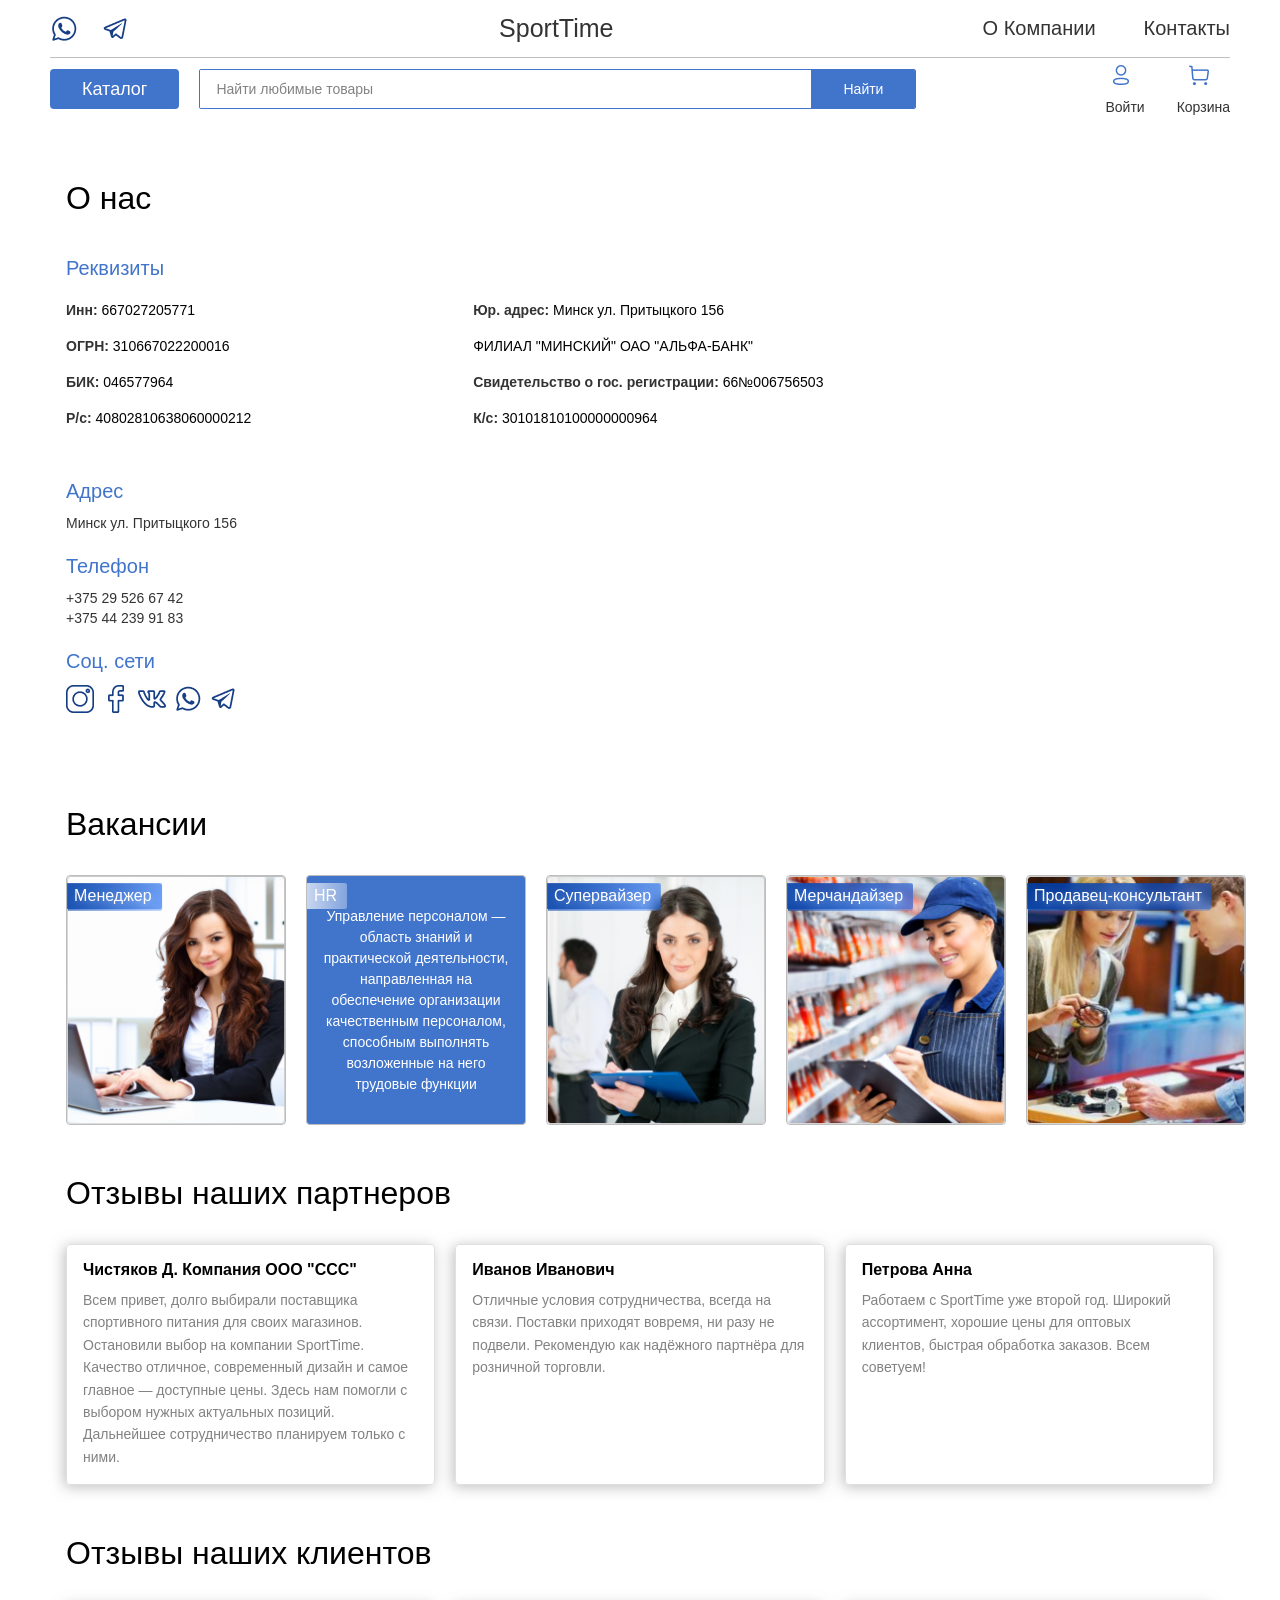
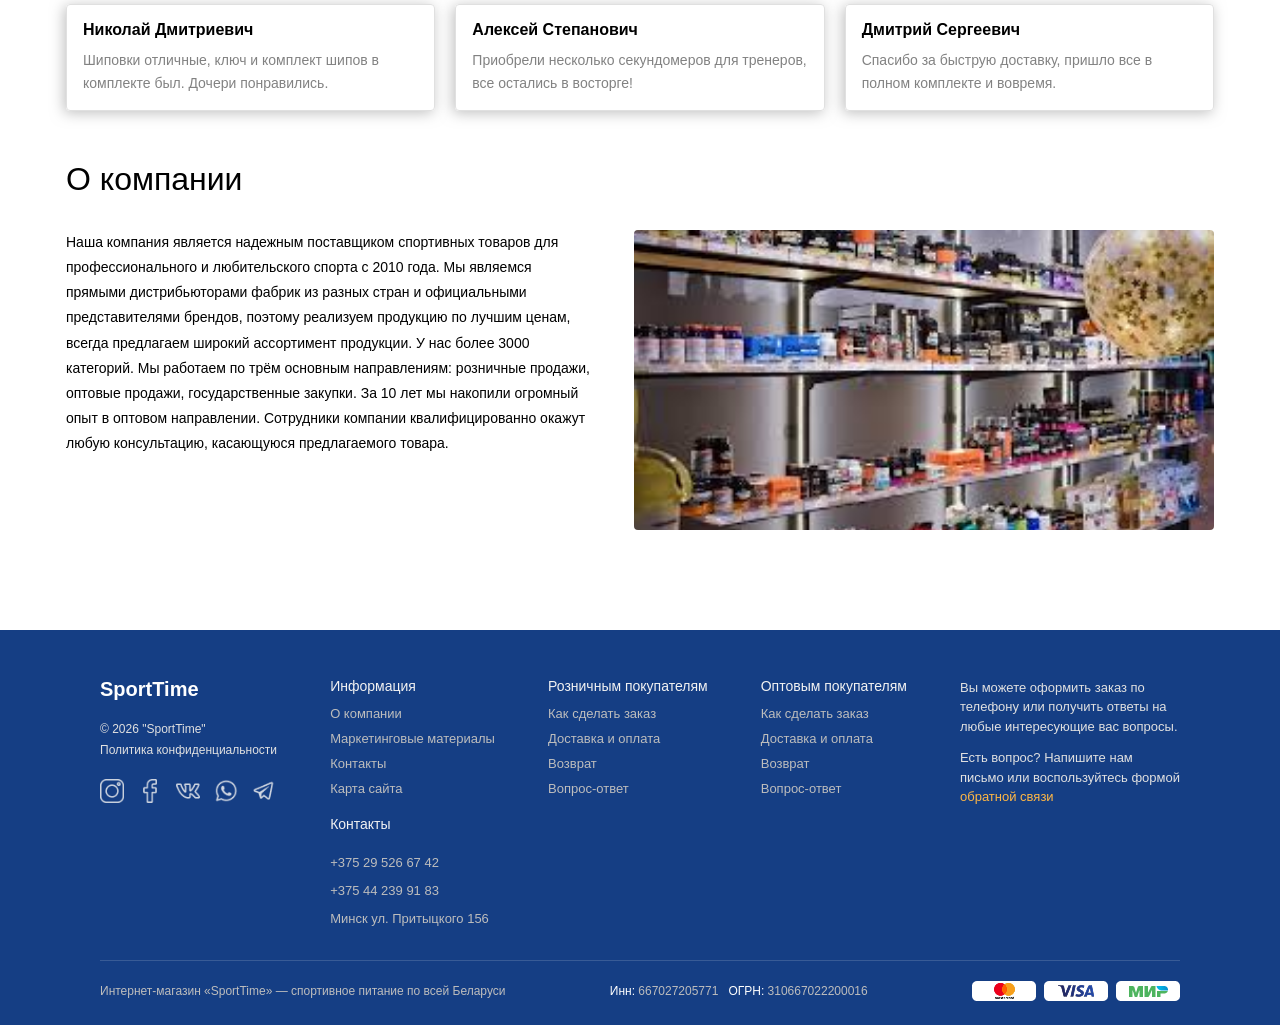
==== commit 7df91703: "micro update" ====
--- a/about.html
+++ b/about.html
@@ -85,7 +85,7 @@
           </tr>
           <tr>
             <td><span>Р/с:</span> 40802810638060000212</td>
-            <td><span>к/с:</span> 30101810100000000964</td>
+            <td><span>К/с:</span> 30101810100000000964</td>
           </tr>
         </table>
       </div>
--- a/styles/about/about.css
+++ b/styles/about/about.css
@@ -671,6 +671,9 @@
   main .map_box iframe {
     width: 100%;
   }
+  .jobs_container {
+    flex-wrap: wrap;
+  }
   main .about_company .about_company_inner {
     flex-direction: column;
   }
